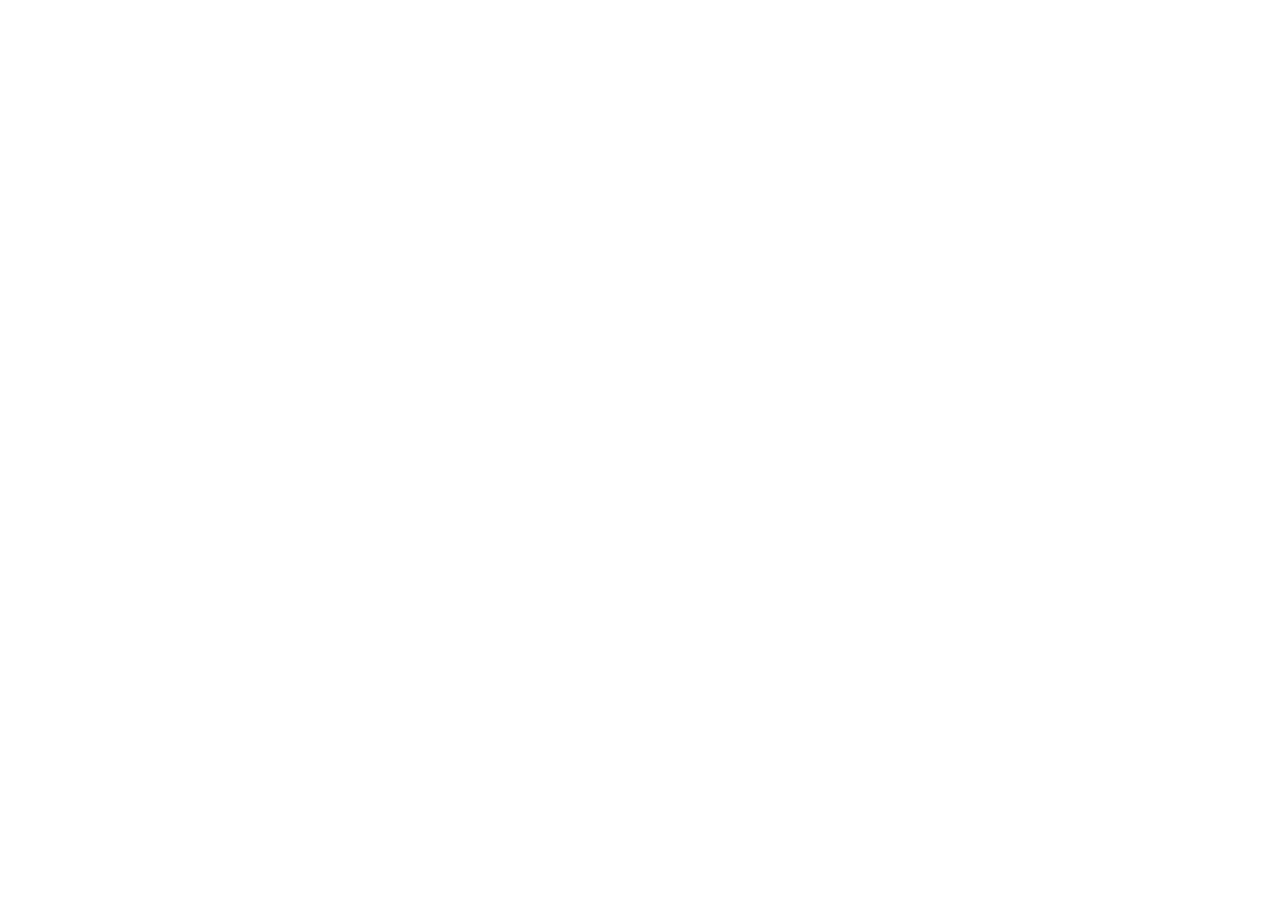
==== penalties.html @ 482850de "Add comprehensive late filing penalties guide" ====
<!doctype html>
<html lang="en">
<head>
  <meta charset="utf-8">
  <meta name="viewport" content="width=device-width, initial-scale=1">
  <meta name="description" content="A plain-language FAQ on possible BIR penalties for late filing and late payment in the Philippines.">
  <title>I missed a BIR deadline — BetterBuwis penalties FAQ</title>
  <link rel="stylesheet" href="styles.css">
  <script async src="https://www
---- styles.css ----
:root {
  --bg: #0b1220;
  --surface: #121b2d;
  --surface-2: #18243a;
  --paper: #f7f3e8;
  --ink: #172033;
  --text: #f5f7fb;
  --muted: #a9b4c7;
  --gold: #f0c04a;
  --gold-dark: #a87500;
  --blue: #72a7ff;
  --green: #55d6a1;
  --red: #ff8a8a;
  --border: rgba(255, 255, 255, 0.11);
  --shadow: 0 24px 70px rgba(0, 0, 0, 0.28);
  --radius: 18px;
  --max: 1120px;
}

* { box-sizing: border-box; }
html { scroll-behavior: smooth; }
body {
  margin: 0;
  font-family: Inter, ui-sans-serif, system-ui, -apple-system, BlinkMacSystemFont, "Segoe UI", sans-serif;
  background: radial-gradient(circle at top, #16233b 0, var(--bg) 42rem);
  color: var(--text);
  line-height: 1.65;
}
a { color: var(--blue); }
a:hover { color: #a8c8ff; }
button, input, select { font: inherit; }
button { cursor: pointer; }
img { max-width: 100%; }

.skip-link {
  position: absolute;
  left: -9999px;
  top: 0;
  z-index: 999;
  background: white;
  color: black;
  padding: 0.8rem 1rem;
}
.skip-link:focus { left: 1rem; top: 1rem; }

.site-header {
  position: sticky;
  top: 0;
  z-index: 50;
  border-bottom: 1px solid var(--border);
  background: rgba(11, 18, 32, 0.9);
  backdrop-filter: blur(14px);
}
.nav {
  max-width: var(--max);
  margin: auto;
  padding: 0.95rem 1.25rem;
  display: flex;
  align-items: center;
  justify-content: space-between;
  gap: 1rem;
}
.brand {
  color: var(--gold);
  font-family: Georgia, "Times New Roman", serif;
  font-weight: 900;
  font-size: 1.45rem;
  text-decoration: none;
  letter-spacing: -0.02em;
}
.brand span { color: white; }
.nav-links { display: flex; align-items: center; gap: 1rem; flex-wrap: wrap; }
.nav-links a { color: var(--muted); text-decoration: none; font-size: 0.9rem; }
.nav-links a:hover, .nav-links a[aria-current="page"] { color: white; }

main { min-height: 70vh; }
.container { max-width: var(--max); margin: auto; padding: 0 1.25rem; }
.hero {
  max-width: 900px;
  margin: auto;
  padding: 6rem 1.25rem 3.5rem;
  text-align: center;
}
.eyebrow {
  display: inline-flex;
  align-items: center;
  gap: 0.55rem;
  color: var(--gold);
  background: rgba(240, 192, 74, 0.1);
  border: 1px solid rgba(240, 192, 74, 0.3);
  border-radius: 999px;
  padding: 0.42rem 0.82rem;
  text-transform: uppercase;
  letter-spacing: 0.11em;
  font-size: 0.72rem;
  font-weight: 800;
}
.hero h1, .page-hero h1 {
  font-family: Georgia, "Times New Roman", serif;
  letter-spacing: -0.035em;
  line-height: 1.07;
  margin: 1.4rem 0 1rem;
}
.hero h1 { font-size: clamp(2.6rem, 7vw, 5.2rem); }
.hero h1 em { color: var(--gold); font-style: normal; }
.hero p { max-width: 720px; margin: auto; color: var(--muted); font-size: 1.08rem; }
.hero-actions { display: flex; justify-content: center; flex-wrap: wrap; gap: 0.8rem; margin-top: 2rem; }
.btn {
  display: inline-flex;
  justify-content: center;
  align-items: center;
  gap: 0.45rem;
  border-radius: 11px;
  padding: 0.85rem 1.2rem;
  font-weight: 800;
  text-decoration: none;
  border: 1px solid transparent;
}
.btn-primary { color: #151b25; background: var(--gold); box-shadow: 0 12px 35px rgba(240, 192, 74, 0.18); }
.btn-primary:hover { color: #151b25; background: #ffd56e; transform: translateY(-1px); }
.btn-secondary { color: white; border-color: var(--border); background: rgba(255,255,255,0.035); }
.btn-secondary:hover { color: white; background: rgba(255,255,255,0.08); }
.btn-small { padding: 0.58rem 0.85rem; font-size: 0.86rem; }

.trust-row {
  max-width: 850px;
  margin: 0 auto 4rem;
  padding: 0 1.25rem;
  display: flex;
  flex-wrap: wrap;
  justify-content: center;
  gap: 0.8rem 1.6rem;
  color: var(--muted);
  font-size: 0.86rem;
}
.trust-row span::before { content: "✓"; color: var(--green); margin-right: 0.45rem; }

.section { padding: 4rem 0; }
.section-tight { padding: 2.2rem 0; }
.section-head { max-width: 760px; margin-bottom: 2rem; }
.section-head.center { text-align: center; margin-left: auto; margin-right: auto; }
.section-label { color: var(--gold); text-transform: uppercase; letter-spacing: 0.13em; font-size: 0.73rem; font-weight: 900; }
.section-title {
  font-family: Georgia, "Times New Roman", serif;
  font-size: clamp(1.9rem, 4vw, 3rem);
  line-height: 1.15;
  margin: 0.45rem 0 0.7rem;
  letter-spacing: -0.025em;
}
.section-copy { color: var(--muted); margin: 0; }

.grid-3 { display: grid; grid-template-columns: repeat(3, 1fr); gap: 1rem; }
.grid-2 { display: grid; grid-template-columns: repeat(2, 1fr); gap: 1rem; }
.card {
  background: linear-gradient(155deg, rgba(24,36,58,0.96), rgba(18,27,45,0.96));
  border: 1px solid var(--border);
  border-radius: var(--radius);
  padding: 1.5rem;
  box-shadow: var(--shadow);
}
.card h3 { margin-top: 0.4rem; line-height: 1.25; }
.card p { color: var(--muted); }
.card-link { color: white; text-decoration: none; display: block; height: 100%; transition: transform 0.2s, border-color 0.2s; }
.card-link:hover { color: white; transform: translateY(-3px); border-color: rgba(240,192,74,0.4); }
.card-icon { font-size: 1.7rem; }
.card-kicker { color: var(--gold); font-size: 0.76rem; text-transform: uppercase; letter-spacing: 0.1em; font-weight: 800; }

.notice {
  border: 1px solid rgba(114,167,255,0.35);
  background: rgba(114,167,255,0.08);
  border-radius: 14px;
  padding: 1rem 1.1rem;
  color: #dce9ff;
}
.notice strong { color: white; }
.notice.warn { border-color: rgba(240,192,74,0.4); background: rgba(240,192,74,0.08); color: #fff0bd; }
.notice.danger { border-color: rgba(255,138,138,0.35); background: rgba(255,138,138,0.07); color: #ffdada; }
.notice.success { border-color: rgba(85,214,161,0.35); background: rgba(85,214,161,0.07); color: #d9fff0; }

.pathway {
  display: grid;
  grid-template-columns: 0.55fr 1fr;
  gap: 1.4rem;
  align-items: start;
}
.path-nav { position: sticky; top: 6rem; }
.path-nav a {
  display: block;
  color: var(--muted);
  text-decoration: none;
  border-left: 2px solid var(--border);
  padding: 0.58rem 0.8rem;
}
.path-nav a:hover { color: white; border-left-color: var(--gold); }
.path-content article { margin-bottom: 1rem; }

.tool-shell {
  background: rgba(9,15,27,0.65);
  border: 1px solid var(--border);
  border-radius: 24px;
  overflow: hidden;
  box-shadow: var(--shadow);
}
.tool-head { padding: 1.5rem 1.5rem 1rem; border-bottom: 1px solid var(--border); }
.tool-head h2 { margin: 0 0 0.35rem; font-family: Georgia, "Times New Roman", serif; }
.tool-head p { margin: 0; color: var(--muted); }
.tool-grid { display: grid; grid-template-columns: 1fr 0.85fr; }
.form-panel, .result-panel { padding: 1.5rem; }
.result-panel { border-left: 1px solid var(--border); background: rgba(255,255,255,0.025); }
.field { margin-bottom: 1rem; }
.field label { display: block; font-weight: 800; font-size: 0.87rem; margin-bottom: 0.38rem; }
.field small { display: block; color: var(--muted); margin-top: 0.35rem; }
.field input, .field select {
  width: 100%;
  background: var(--surface);
  color: white;
  border: 1px solid var(--border);
  border-radius: 10px;
  padding: 0.8rem 0.85rem;
}
.field input:focus, .field select:focus { outline: 2px solid rgba(114,167,255,0.45); border-color: var(--blue); }
.field-row { display: grid; grid-template-columns: 1fr 1fr; gap: 0.8rem; }
.hidden { display: none !important; }
.result-empty { color: var(--muted); }
.result-list { display: grid; gap: 0.75rem; }
.result-item { padding: 0.95rem 1rem; border: 1px solid var(--border); background: var(--surface); border-radius: 12px; }
.result-item span { color: var(--muted); display: block; font-size: 0.78rem; text-transform: uppercase; letter-spacing: 0.08em; }
.result-item strong { font-family: Georgia, "Times New Roman", serif; font-size: 1.45rem; display: block; margin-top: 0.1rem; }
.result-item.gold strong { color: var(--gold); }
.result-item.green strong { color: var(--green); }
.result-item.red strong { color: var(--red); }
.assumptions { margin: 1rem 0 0; padding-left: 1.1rem; color: var(--muted); font-size: 0.84rem; }

.page-hero { max-width: 900px; margin: auto; padding: 4.7rem 1.25rem 2.2rem; }
.page-hero h1 { font-size: clamp(2.4rem, 6vw, 4.2rem); }
.page-hero p { color: var(--muted); max-width: 720px; font-size: 1.05rem; }
.prose { max-width: 820px; }
.prose h2, .prose h3 { font-family: Georgia, "Times New Roman", serif; line-height: 1.25; scroll-margin-top: 6rem; }
.prose h2 { margin-top: 2.7rem; font-size: 1.8rem; }
.prose h3 { margin-top: 1.8rem; font-size: 1.25rem; }
.prose p, .prose li { color: #d6deeb; }
.prose li { margin-bottom: 0.45rem; }
.prose table { width: 100%; border-collapse: collapse; margin: 1rem 0 1.5rem; font-size: 0.9rem; }
.prose th, .prose td { border: 1px solid var(--border); padding: 0.75rem; text-align: left; vertical-align: top; }
.prose th { background: var(--surface-2); }
.source-list { padding-left: 1.2rem; }
.source-list li { margin-bottom: 0.65rem; }
.updated { color: var(--muted); font-size: 0.82rem; }

.faq details {
  border: 1px solid var(--border);
  border-radius: 13px;
  background: rgba(255,255,255,0.025);
  margin-bottom: 0.7rem;
  padding: 0.9rem 1rem;
}
.faq summary { cursor: pointer; font-weight: 850; color: white; }
.faq details p, .faq details ul { color: var(--muted); }

.callout-band {
  background: var(--paper);
  color: var(--ink);
  padding: 3.5rem 0;
}
.callout-band .section-copy { color: #4c566a; }
.callout-band a { color: #174ea6; }
.callout-band .btn-primary { background: #1b2a44; color: white; }
.callout-band .btn-primary:hover { background: #253a5e; color: white; }

.site-footer { border-top: 1px solid var(--border); margin-top: 4rem; }
.footer-inner {
  max-width: var(--max);
  margin: auto;
  padding: 2.3rem 1.25rem 3rem;
  display: grid;
  grid-template-columns: 1.2fr 1fr;
  gap: 2rem;
  color: var(--muted);
  font-size: 0.86rem;
}
.footer-links { display: flex; gap: 1rem; flex-wrap: wrap; align-content: start; justify-content: flex-end; }
.footer-links a { color: var(--muted); text-decoration: none; }
.footer-links a:hover { color: white; }

@media (max-width: 850px) {
  .grid-3, .grid-2, .tool-grid, .pathway { grid-template-columns: 1fr; }
  .path-nav { position: static; }
  .result-panel { border-left: 0; border-top: 1px solid var(--border); }
}
@media (max-width: 640px) {
  .nav { align-items: flex-start; }
  .nav-links { justify-content: flex-end; gap: 0.7rem; }
  .nav-links a:nth-child(2), .nav-links a:nth-child(3) { display: none; }
  .hero { padding-top: 4rem; }
  .field-row { grid-template-columns: 1fr; }
  .footer-inner { grid-template-columns: 1fr; }
  .footer-links { justify-content: flex-start; }
  .prose table { display: block; overflow-x: auto; }
}

@media print {
  .site-header, .site-footer, .hero-actions, .btn, .trust-row { display: none !important; }
  body { background: white; color: black; }
  .card, .tool-shell, .result-item, .notice, .faq details { box-shadow: none; background: white; color: black; border-color: #bbb; }
  .prose p, .prose li, .section-copy, .updated, .result-empty, .assumptions { color: #333; }
  a { color: black; text-decoration: underline; }
}
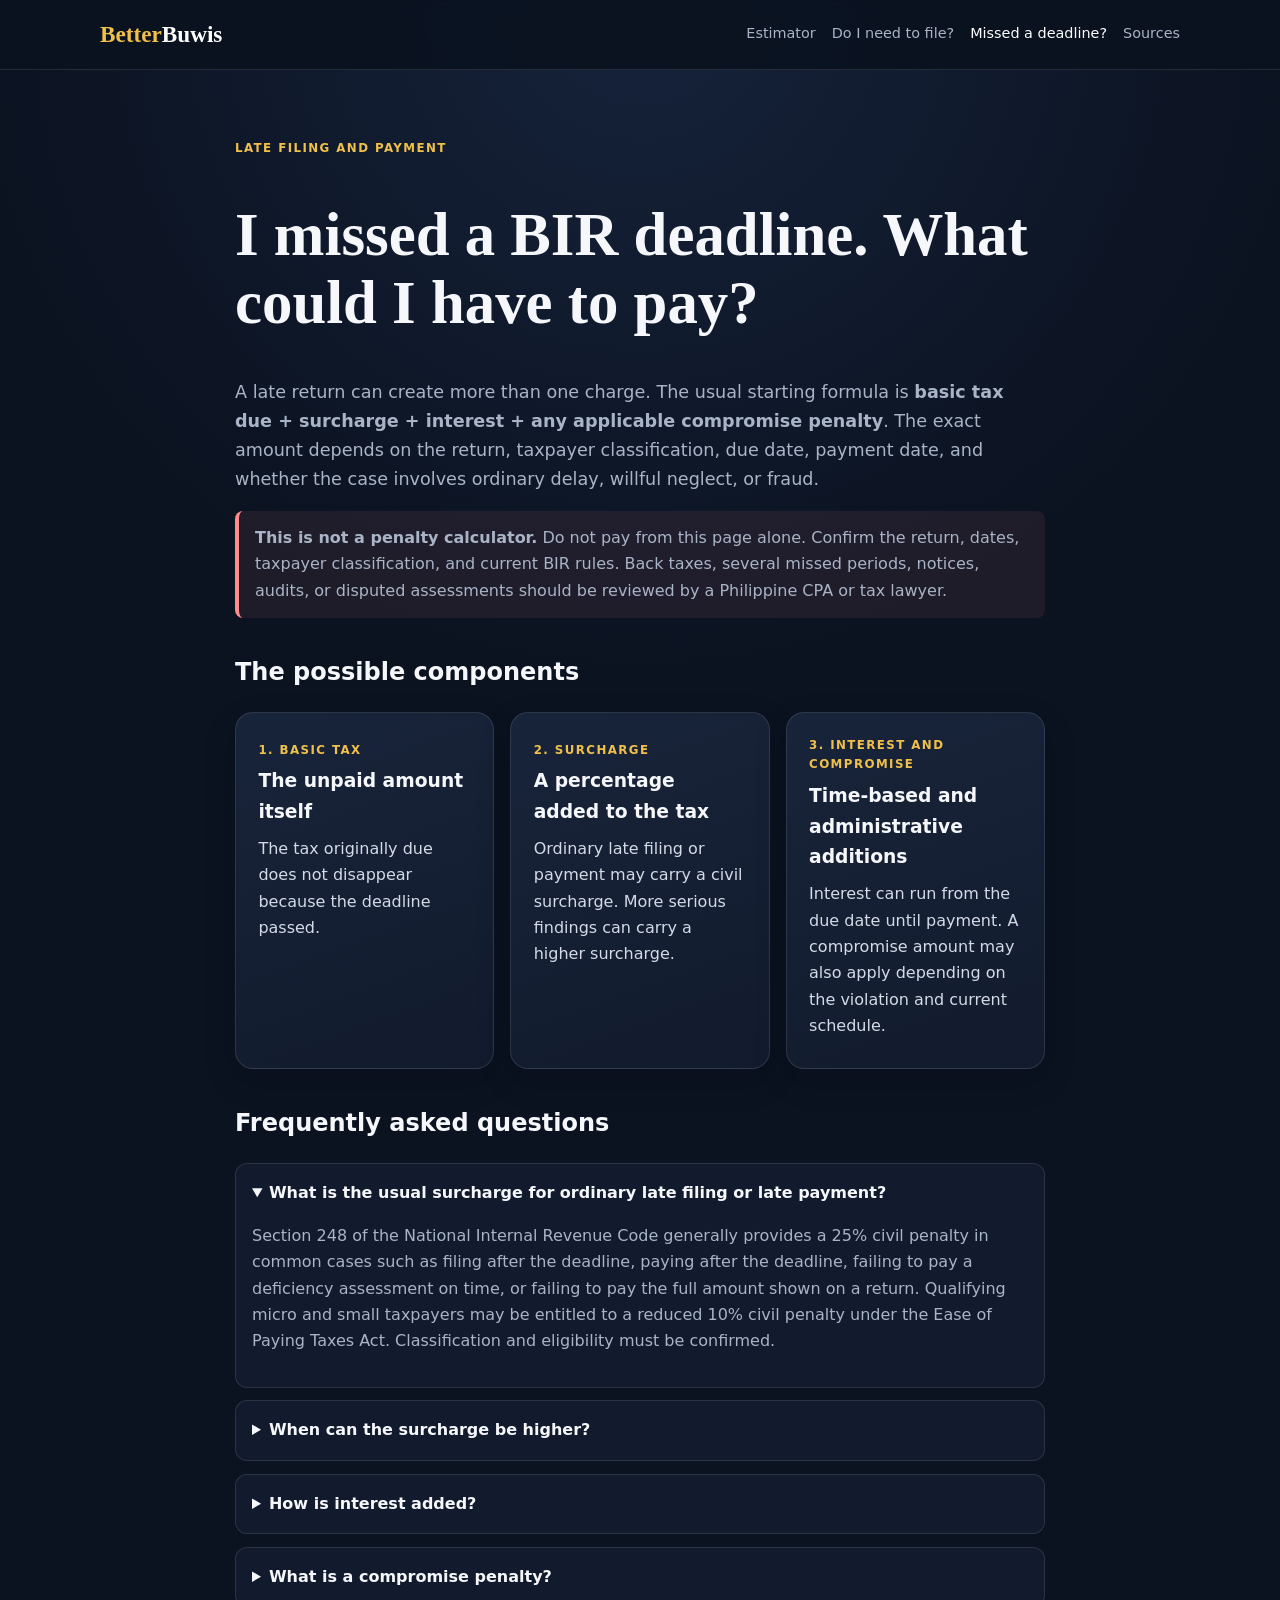
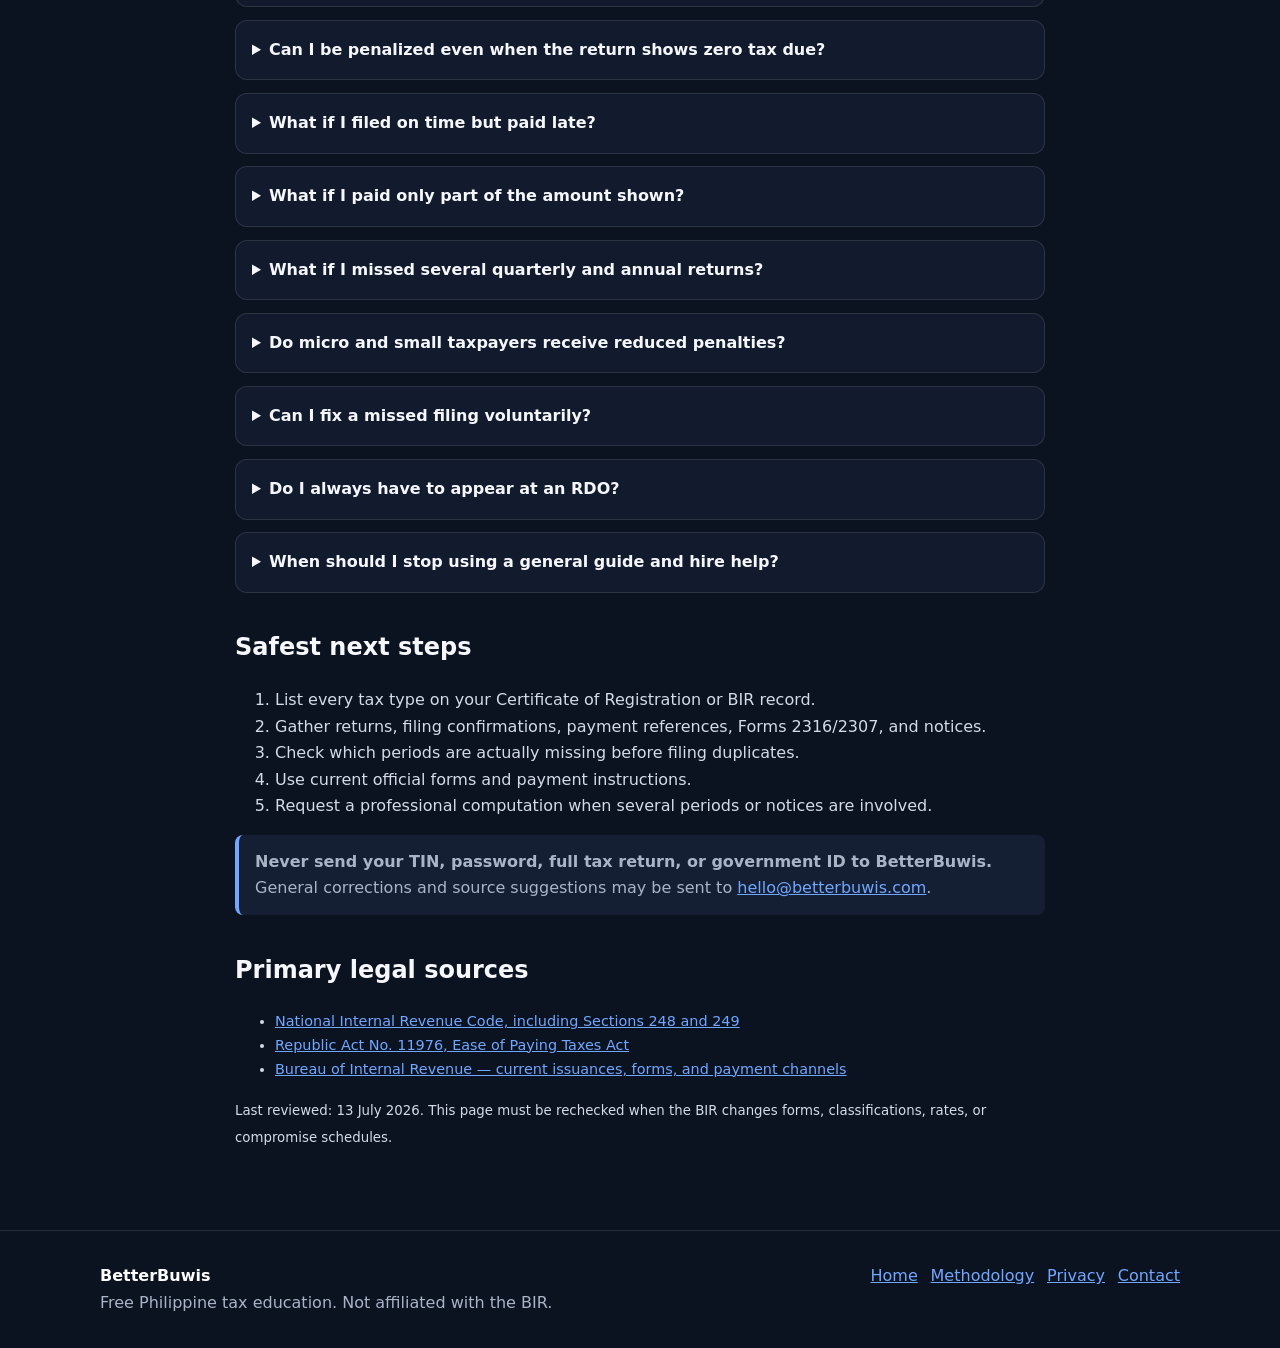
==== commit 9f4aef0f: "Complete comprehensive penalties FAQ" ====
--- a/penalties.html
+++ b/penalties.html
@@ -1,9 +1 @@
-<!doctype html>
-<html lang="en">
-<head>
-  <meta charset="utf-8">
-  <meta name="viewport" content="width=device-width, initial-scale=1">
-  <meta name="description" content="A plain-language FAQ on possible BIR penalties for late filing and late payment in the Philippines.">
-  <title>I missed a BIR deadline — BetterBuwis penalties FAQ</title>
-  <link rel="stylesheet" href="styles.css">
-  <script async src="https://www+<!doctype html><html lang="en"><head><meta charset="utf-8"><meta name="viewport" content="width=device-width,initial-scale=1"><meta name="description" content="Plain-language FAQ on possible BIR penalties for late filing and late payment in the Philippines."><title>I missed a BIR deadline — BetterBuwis</title><link rel="stylesheet" href="styles.css"><script async src="https://www.googletagmanager.com/gtag/js?id=G-RTG8ZBJ136"></script><script>window.dataLayer=window.dataLayer||[];function gtag(){dataLayer.push(arguments)}gtag('js',new Date());gtag('config','G-RTG8ZBJ136',{anonymize_ip:true});</script></head><body><a class="skip-link" href="#main">Skip to main content</a><header class="site-header"><nav class="nav"><a class="brand" href="index.html">Better<span>Buwis</span></a><div class="nav-links"><a href="index.html#calculator">Estimator</a><a href="index.html#filing-guide">Do I need to file?</a><a aria-current="page" href="penalties.html">Missed a deadline?</a><a href="methodology.html">Sources</a></div></nav></header><main id="main" class="article"><span class="eyebrow">Late filing and payment</span><h1>I missed a BIR deadline. What could I have to pay?</h1><p class="lede">A late return can create more than one charge. The usual starting formula is <strong>basic tax due + surcharge + interest + any applicable compromise penalty</strong>. The exact amount depends on the return, taxpayer classification, due date, payment date, and whether the case involves ordinary delay, willful neglect, or fraud.</p><div class="notice danger"><strong>This is not a penalty calculator.</strong> Do not pay from this page alone. Confirm the return, dates, taxpayer classification, and current BIR rules. Back taxes, several missed periods, notices, audits, or disputed assessments should be reviewed by a Philippine CPA or tax lawyer.</div><h2>The possible components</h2><div class="grid-3"><div class="card"><div class="card-kicker">1. Basic tax</div><h3>The unpaid amount itself</h3><p>The tax originally due does not disappear because the deadline passed.</p></div><div class="card"><div class="card-kicker">2. Surcharge</div><h3>A percentage added to the tax</h3><p>Ordinary late filing or payment may carry a civil surcharge. More serious findings can carry a higher surcharge.</p></div><div class="card"><div class="card-kicker">3. Interest and compromise</div><h3>Time-based and administrative additions</h3><p>Interest can run from the due date until payment. A compromise amount may also apply depending on the violation and current schedule.</p></div></div><h2>Frequently asked questions</h2><div class="faq"><details open><summary>What is the usual surcharge for ordinary late filing or late payment?</summary><p>Section 248 of the National Internal Revenue Code generally provides a 25% civil penalty in common cases such as filing after the deadline, paying after the deadline, failing to pay a deficiency assessment on time, or failing to pay the full amount shown on a return. Qualifying micro and small taxpayers may be entitled to a reduced 10% civil penalty under the Ease of Paying Taxes Act. Classification and eligibility must be confirmed.</p></details><details><summary>When can the surcharge be higher?</summary><p>A 50% surcharge may apply in cases involving willful neglect to file or a false or fraudulent return. Do not self-classify a mistake as fraud—or assume it is harmless. Obtain professional advice if records are incomplete, income was omitted, or the BIR has issued a notice.</p></details><details><summary>How is interest added?</summary><p>Interest may run on unpaid tax from the statutory due date until full payment. The applicable rate is tied to the legal interest framework in the Tax Code. The Ease of Paying Taxes Act provides a reduced rate for qualifying micro and small taxpayers. Because rates and classifications matter, BetterBuwis does not yet compute interest automatically.</p></details><details><summary>What is a compromise penalty?</summary><p>It is an amount the BIR may use to settle certain violations without pursuing criminal prosecution, subject to the applicable schedule and authority. It is separate from the basic tax, surcharge, and interest. The amount can depend on the type of return, tax due, delay, and violation.</p></details><details><summary>Can I be penalized even when the return shows zero tax due?</summary><p>Yes. A filing obligation can exist even when no tax is payable. A registered tax type may require a periodic or zero return until the registration is formally updated or closed. Late or non-filed information and zero returns may still attract penalties or open cases.</p></details><details><summary>What if I filed on time but paid late?</summary><p>Late payment can still trigger surcharge and interest even when the return itself was submitted by the deadline. Keep the filing confirmation and payment reference because they establish different dates.</p></details><details><summary>What if I paid only part of the amount shown?</summary><p>The unpaid balance may continue to attract applicable additions. Partial payment does not necessarily stop all consequences. Preserve official payment references and seek a computation based on the actual dates and remaining balance.</p></details><details><summary>What if I missed several quarterly and annual returns?</summary><p>Each required return and filing period can be treated separately. A year of inactivity does not automatically erase obligations attached to an active registration. First obtain a list of registered tax types and filed returns; then reconcile period by period before paying anything.</p></details><details><summary>Do micro and small taxpayers receive reduced penalties?</summary><p>The Ease of Paying Taxes Act introduced reduced civil penalties and interest treatment for qualifying micro and small taxpayers, plus reduced amounts for certain information-return, invoicing, and registration violations. Do not assume the reduction applies until your classification and the particular violation are confirmed.</p></details><details><summary>Can I fix a missed filing voluntarily?</summary><p>Often the safest first move is to identify the correct return, verify whether it was already filed, compute the tax and additions using official rules, then file and pay through an available authorized channel. Voluntary correction does not guarantee that every penalty is waived, but delaying further can increase interest and complexity.</p></details><details><summary>Do I always have to appear at an RDO?</summary><p>No. Filing and payment options vary by return, registration status, and system access. Some steps can be completed through eBIRForms, eFPS, authorized agent banks, or electronic payment channels. Other registration corrections, open cases, or account mismatches may still require RDO action. Check the current official BIR instructions for the specific transaction before joining a queue.</p></details><details><summary>When should I stop using a general guide and hire help?</summary><p>Get licensed help for a BIR notice, audit, assessment, VAT, estate or corporate tax, several missing periods, lost records, disputed income, possible fraud exposure, or a payment that the BIR system does not recognize.</p></details></div><h2>Safest next steps</h2><ol><li>List every tax type on your Certificate of Registration or BIR record.</li><li>Gather returns, filing confirmations, payment references, Forms 2316/2307, and notices.</li><li>Check which periods are actually missing before filing duplicates.</li><li>Use current official forms and payment instructions.</li><li>Request a professional computation when several periods or notices are involved.</li></ol><div class="notice"><strong>Never send your TIN, password, full tax return, or government ID to BetterBuwis.</strong> General corrections and source suggestions may be sent to <a href="mailto:hello@betterbuwis.com">hello@betterbuwis.com</a>.</div><h2>Primary legal sources</h2><ul class="source-list"><li><a href="https://lawphil.net/statutes/repacts/ra1997/ra_8424_1997.html" rel="noopener">National Internal Revenue Code, including Sections 248 and 249</a></li><li><a href="https://lawphil.net/statutes/repacts/ra2024/ra_11976_2024.html" rel="noopener">Republic Act No. 11976, Ease of Paying Taxes Act</a></li><li><a href="https://www.bir.gov.ph/" rel="noopener">Bureau of Internal Revenue — current issuances, forms, and payment channels</a></li></ul><p><small>Last reviewed: 13 July 2026. This page must be rechecked when the BIR changes forms, classifications, rates, or compromise schedules.</small></p></main><footer class="site-footer"><div class="footer-inner"><div><strong style="color:white">BetterBuwis</strong><br>Free Philippine tax education. Not affiliated with the BIR.</div><div class="footer-links"><a href="index.html">Home</a><a href="methodology.html">Methodology</a><a href="privacy.html">Privacy</a><a href="mailto:hello@betterbuwis.com">Contact</a></div></div></footer></body></html>
--- a/styles.css
+++ b/styles.css
@@ -1,307 +1 @@
-:root {
-  --bg: #0b1220;
-  --surface: #121b2d;
-  --surface-2: #18243a;
-  --paper: #f7f3e8;
-  --ink: #172033;
-  --text: #f5f7fb;
-  --muted: #a9b4c7;
-  --gold: #f0c04a;
-  --gold-dark: #a87500;
-  --blue: #72a7ff;
-  --green: #55d6a1;
-  --red: #ff8a8a;
-  --border: rgba(255, 255, 255, 0.11);
-  --shadow: 0 24px 70px rgba(0, 0, 0, 0.28);
-  --radius: 18px;
-  --max: 1120px;
-}
-
-* { box-sizing: border-box; }
-html { scroll-behavior: smooth; }
-body {
-  margin: 0;
-  font-family: Inter, ui-sans-serif, system-ui, -apple-system, BlinkMacSystemFont, "Segoe UI", sans-serif;
-  background: radial-gradient(circle at top, #16233b 0, var(--bg) 42rem);
-  color: var(--text);
-  line-height: 1.65;
-}
-a { color: var(--blue); }
-a:hover { color: #a8c8ff; }
-button, input, select { font: inherit; }
-button { cursor: pointer; }
-img { max-width: 100%; }
-
-.skip-link {
-  position: absolute;
-  left: -9999px;
-  top: 0;
-  z-index: 999;
-  background: white;
-  color: black;
-  padding: 0.8rem 1rem;
-}
-.skip-link:focus { left: 1rem; top: 1rem; }
-
-.site-header {
-  position: sticky;
-  top: 0;
-  z-index: 50;
-  border-bottom: 1px solid var(--border);
-  background: rgba(11, 18, 32, 0.9);
-  backdrop-filter: blur(14px);
-}
-.nav {
-  max-width: var(--max);
-  margin: auto;
-  padding: 0.95rem 1.25rem;
-  display: flex;
-  align-items: center;
-  justify-content: space-between;
-  gap: 1rem;
-}
-.brand {
-  color: var(--gold);
-  font-family: Georgia, "Times New Roman", serif;
-  font-weight: 900;
-  font-size: 1.45rem;
-  text-decoration: none;
-  letter-spacing: -0.02em;
-}
-.brand span { color: white; }
-.nav-links { display: flex; align-items: center; gap: 1rem; flex-wrap: wrap; }
-.nav-links a { color: var(--muted); text-decoration: none; font-size: 0.9rem; }
-.nav-links a:hover, .nav-links a[aria-current="page"] { color: white; }
-
-main { min-height: 70vh; }
-.container { max-width: var(--max); margin: auto; padding: 0 1.25rem; }
-.hero {
-  max-width: 900px;
-  margin: auto;
-  padding: 6rem 1.25rem 3.5rem;
-  text-align: center;
-}
-.eyebrow {
-  display: inline-flex;
-  align-items: center;
-  gap: 0.55rem;
-  color: var(--gold);
-  background: rgba(240, 192, 74, 0.1);
-  border: 1px solid rgba(240, 192, 74, 0.3);
-  border-radius: 999px;
-  padding: 0.42rem 0.82rem;
-  text-transform: uppercase;
-  letter-spacing: 0.11em;
-  font-size: 0.72rem;
-  font-weight: 800;
-}
-.hero h1, .page-hero h1 {
-  font-family: Georgia, "Times New Roman", serif;
-  letter-spacing: -0.035em;
-  line-height: 1.07;
-  margin: 1.4rem 0 1rem;
-}
-.hero h1 { font-size: clamp(2.6rem, 7vw, 5.2rem); }
-.hero h1 em { color: var(--gold); font-style: normal; }
-.hero p { max-width: 720px; margin: auto; color: var(--muted); font-size: 1.08rem; }
-.hero-actions { display: flex; justify-content: center; flex-wrap: wrap; gap: 0.8rem; margin-top: 2rem; }
-.btn {
-  display: inline-flex;
-  justify-content: center;
-  align-items: center;
-  gap: 0.45rem;
-  border-radius: 11px;
-  padding: 0.85rem 1.2rem;
-  font-weight: 800;
-  text-decoration: none;
-  border: 1px solid transparent;
-}
-.btn-primary { color: #151b25; background: var(--gold); box-shadow: 0 12px 35px rgba(240, 192, 74, 0.18); }
-.btn-primary:hover { color: #151b25; background: #ffd56e; transform: translateY(-1px); }
-.btn-secondary { color: white; border-color: var(--border); background: rgba(255,255,255,0.035); }
-.btn-secondary:hover { color: white; background: rgba(255,255,255,0.08); }
-.btn-small { padding: 0.58rem 0.85rem; font-size: 0.86rem; }
-
-.trust-row {
-  max-width: 850px;
-  margin: 0 auto 4rem;
-  padding: 0 1.25rem;
-  display: flex;
-  flex-wrap: wrap;
-  justify-content: center;
-  gap: 0.8rem 1.6rem;
-  color: var(--muted);
-  font-size: 0.86rem;
-}
-.trust-row span::before { content: "✓"; color: var(--green); margin-right: 0.45rem; }
-
-.section { padding: 4rem 0; }
-.section-tight { padding: 2.2rem 0; }
-.section-head { max-width: 760px; margin-bottom: 2rem; }
-.section-head.center { text-align: center; margin-left: auto; margin-right: auto; }
-.section-label { color: var(--gold); text-transform: uppercase; letter-spacing: 0.13em; font-size: 0.73rem; font-weight: 900; }
-.section-title {
-  font-family: Georgia, "Times New Roman", serif;
-  font-size: clamp(1.9rem, 4vw, 3rem);
-  line-height: 1.15;
-  margin: 0.45rem 0 0.7rem;
-  letter-spacing: -0.025em;
-}
-.section-copy { color: var(--muted); margin: 0; }
-
-.grid-3 { display: grid; grid-template-columns: repeat(3, 1fr); gap: 1rem; }
-.grid-2 { display: grid; grid-template-columns: repeat(2, 1fr); gap: 1rem; }
-.card {
-  background: linear-gradient(155deg, rgba(24,36,58,0.96), rgba(18,27,45,0.96));
-  border: 1px solid var(--border);
-  border-radius: var(--radius);
-  padding: 1.5rem;
-  box-shadow: var(--shadow);
-}
-.card h3 { margin-top: 0.4rem; line-height: 1.25; }
-.card p { color: var(--muted); }
-.card-link { color: white; text-decoration: none; display: block; height: 100%; transition: transform 0.2s, border-color 0.2s; }
-.card-link:hover { color: white; transform: translateY(-3px); border-color: rgba(240,192,74,0.4); }
-.card-icon { font-size: 1.7rem; }
-.card-kicker { color: var(--gold); font-size: 0.76rem; text-transform: uppercase; letter-spacing: 0.1em; font-weight: 800; }
-
-.notice {
-  border: 1px solid rgba(114,167,255,0.35);
-  background: rgba(114,167,255,0.08);
-  border-radius: 14px;
-  padding: 1rem 1.1rem;
-  color: #dce9ff;
-}
-.notice strong { color: white; }
-.notice.warn { border-color: rgba(240,192,74,0.4); background: rgba(240,192,74,0.08); color: #fff0bd; }
-.notice.danger { border-color: rgba(255,138,138,0.35); background: rgba(255,138,138,0.07); color: #ffdada; }
-.notice.success { border-color: rgba(85,214,161,0.35); background: rgba(85,214,161,0.07); color: #d9fff0; }
-
-.pathway {
-  display: grid;
-  grid-template-columns: 0.55fr 1fr;
-  gap: 1.4rem;
-  align-items: start;
-}
-.path-nav { position: sticky; top: 6rem; }
-.path-nav a {
-  display: block;
-  color: var(--muted);
-  text-decoration: none;
-  border-left: 2px solid var(--border);
-  padding: 0.58rem 0.8rem;
-}
-.path-nav a:hover { color: white; border-left-color: var(--gold); }
-.path-content article { margin-bottom: 1rem; }
-
-.tool-shell {
-  background: rgba(9,15,27,0.65);
-  border: 1px solid var(--border);
-  border-radius: 24px;
-  overflow: hidden;
-  box-shadow: var(--shadow);
-}
-.tool-head { padding: 1.5rem 1.5rem 1rem; border-bottom: 1px solid var(--border); }
-.tool-head h2 { margin: 0 0 0.35rem; font-family: Georgia, "Times New Roman", serif; }
-.tool-head p { margin: 0; color: var(--muted); }
-.tool-grid { display: grid; grid-template-columns: 1fr 0.85fr; }
-.form-panel, .result-panel { padding: 1.5rem; }
-.result-panel { border-left: 1px solid var(--border); background: rgba(255,255,255,0.025); }
-.field { margin-bottom: 1rem; }
-.field label { display: block; font-weight: 800; font-size: 0.87rem; margin-bottom: 0.38rem; }
-.field small { display: block; color: var(--muted); margin-top: 0.35rem; }
-.field input, .field select {
-  width: 100%;
-  background: var(--surface);
-  color: white;
-  border: 1px solid var(--border);
-  border-radius: 10px;
-  padding: 0.8rem 0.85rem;
-}
-.field input:focus, .field select:focus { outline: 2px solid rgba(114,167,255,0.45); border-color: var(--blue); }
-.field-row { display: grid; grid-template-columns: 1fr 1fr; gap: 0.8rem; }
-.hidden { display: none !important; }
-.result-empty { color: var(--muted); }
-.result-list { display: grid; gap: 0.75rem; }
-.result-item { padding: 0.95rem 1rem; border: 1px solid var(--border); background: var(--surface); border-radius: 12px; }
-.result-item span { color: var(--muted); display: block; font-size: 0.78rem; text-transform: uppercase; letter-spacing: 0.08em; }
-.result-item strong { font-family: Georgia, "Times New Roman", serif; font-size: 1.45rem; display: block; margin-top: 0.1rem; }
-.result-item.gold strong { color: var(--gold); }
-.result-item.green strong { color: var(--green); }
-.result-item.red strong { color: var(--red); }
-.assumptions { margin: 1rem 0 0; padding-left: 1.1rem; color: var(--muted); font-size: 0.84rem; }
-
-.page-hero { max-width: 900px; margin: auto; padding: 4.7rem 1.25rem 2.2rem; }
-.page-hero h1 { font-size: clamp(2.4rem, 6vw, 4.2rem); }
-.page-hero p { color: var(--muted); max-width: 720px; font-size: 1.05rem; }
-.prose { max-width: 820px; }
-.prose h2, .prose h3 { font-family: Georgia, "Times New Roman", serif; line-height: 1.25; scroll-margin-top: 6rem; }
-.prose h2 { margin-top: 2.7rem; font-size: 1.8rem; }
-.prose h3 { margin-top: 1.8rem; font-size: 1.25rem; }
-.prose p, .prose li { color: #d6deeb; }
-.prose li { margin-bottom: 0.45rem; }
-.prose table { width: 100%; border-collapse: collapse; margin: 1rem 0 1.5rem; font-size: 0.9rem; }
-.prose th, .prose td { border: 1px solid var(--border); padding: 0.75rem; text-align: left; vertical-align: top; }
-.prose th { background: var(--surface-2); }
-.source-list { padding-left: 1.2rem; }
-.source-list li { margin-bottom: 0.65rem; }
-.updated { color: var(--muted); font-size: 0.82rem; }
-
-.faq details {
-  border: 1px solid var(--border);
-  border-radius: 13px;
-  background: rgba(255,255,255,0.025);
-  margin-bottom: 0.7rem;
-  padding: 0.9rem 1rem;
-}
-.faq summary { cursor: pointer; font-weight: 850; color: white; }
-.faq details p, .faq details ul { color: var(--muted); }
-
-.callout-band {
-  background: var(--paper);
-  color: var(--ink);
-  padding: 3.5rem 0;
-}
-.callout-band .section-copy { color: #4c566a; }
-.callout-band a { color: #174ea6; }
-.callout-band .btn-primary { background: #1b2a44; color: white; }
-.callout-band .btn-primary:hover { background: #253a5e; color: white; }
-
-.site-footer { border-top: 1px solid var(--border); margin-top: 4rem; }
-.footer-inner {
-  max-width: var(--max);
-  margin: auto;
-  padding: 2.3rem 1.25rem 3rem;
-  display: grid;
-  grid-template-columns: 1.2fr 1fr;
-  gap: 2rem;
-  color: var(--muted);
-  font-size: 0.86rem;
-}
-.footer-links { display: flex; gap: 1rem; flex-wrap: wrap; align-content: start; justify-content: flex-end; }
-.footer-links a { color: var(--muted); text-decoration: none; }
-.footer-links a:hover { color: white; }
-
-@media (max-width: 850px) {
-  .grid-3, .grid-2, .tool-grid, .pathway { grid-template-columns: 1fr; }
-  .path-nav { position: static; }
-  .result-panel { border-left: 0; border-top: 1px solid var(--border); }
-}
-@media (max-width: 640px) {
-  .nav { align-items: flex-start; }
-  .nav-links { justify-content: flex-end; gap: 0.7rem; }
-  .nav-links a:nth-child(2), .nav-links a:nth-child(3) { display: none; }
-  .hero { padding-top: 4rem; }
-  .field-row { grid-template-columns: 1fr; }
-  .footer-inner { grid-template-columns: 1fr; }
-  .footer-links { justify-content: flex-start; }
-  .prose table { display: block; overflow-x: auto; }
-}
-
-@media print {
-  .site-header, .site-footer, .hero-actions, .btn, .trust-row { display: none !important; }
-  body { background: white; color: black; }
-  .card, .tool-shell, .result-item, .notice, .faq details { box-shadow: none; background: white; color: black; border-color: #bbb; }
-  .prose p, .prose li, .section-copy, .updated, .result-empty, .assumptions { color: #333; }
-  a { color: black; text-decoration: underline; }
-}+:root{--bg:#0b1220;--surface:#121b2d;--surface2:#18243a;--paper:#f7f3e8;--text:#f5f7fb;--muted:#a9b4c7;--gold:#f0c04a;--blue:#72a7ff;--green:#55d6a1;--red:#ff8a8a;--border:rgba(255,255,255,.11);--shadow:0 24px 70px rgba(0,0,0,.28);--radius:18px;--max:1120px}*{box-sizing:border-box}html{scroll-behavior:smooth}body{margin:0;font-family:Inter,ui-sans-serif,system-ui,-apple-system,BlinkMacSystemFont,"Segoe UI",sans-serif;background:radial-gradient(circle at top,#16233b 0,var(--bg) 42rem);color:var(--text);line-height:1.65}a{color:var(--blue)}a:hover{color:#a8c8ff}button,input,select{font:inherit}button{cursor:pointer}.hidden{display:none!important}.skip-link{position:absolute;left:-9999px;z-index:999;background:#fff;color:#111;padding:.8rem 1rem}.skip-link:focus{left:1rem;top:1rem}.site-header{position:sticky;top:0;z-index:50;border-bottom:1px solid var(--border);background:rgba(11,18,32,.9);backdrop-filter:blur(14px)}.nav{max-width:var(--max);margin:auto;padding:.95rem 1.25rem;display:flex;align-items:center;justify-content:space-between;gap:1rem}.brand{color:var(--gold);font-family:Georgia,"Times New Roman",serif;font-weight:900;font-size:1.45rem;text-decoration:none}.brand span{color:#fff}.nav-links{display:flex;align-items:center;gap:1rem;flex-wrap:wrap}.nav-links a{color:var(--muted);text-decoration:none;font-size:.9rem}.nav-links a:hover,.nav-links a[aria-current=page]{color:#fff}main{min-height:70vh}.container{max-width:var(--max);margin:auto;padding:0 1.25rem}.hero{max-width:900px;margin:auto;padding:7rem 1.25rem 3rem;text-align:center}.eyebrow,.section-label,.card-kicker{display:inline-block;color:var(--gold);font-size:.74rem;font-weight:800;letter-spacing:.12em;text-transform:uppercase}.hero h1,.section-title,.tool-head h2{font-family:Georgia,"Times New Roman",serif;line-height:1.12;letter-spacing:-.025em}.hero h1{font-size:clamp(2.5rem,7vw,4.8rem);margin:.8rem 0 1rem}.hero h1 em{color:var(--gold);font-style:normal}.hero p{max-width:760px;margin:0 auto;color:var(--muted);font-size:1.08rem}.hero-actions{display:flex;justify-content:center;gap:.8rem;flex-wrap:wrap;margin-top:2rem}.btn{display:inline-flex;align-items:center;justify-content:center;border-radius:10px;padding:.8rem 1.15rem;text-decoration:none;border:1px solid transparent;font-weight:800}.btn-primary{background:var(--gold);color:#111827}.btn-primary:hover{color:#111827;filter:brightness(1.06)}.btn-secondary{border-color:var(--border);background:rgba(255,255,255,.04);color:#fff}.trust-row{max-width:var(--max);margin:0 auto 2rem;padding:0 1.25rem;display:flex;justify-content:center;gap:.65rem;flex-wrap:wrap}.trust-row span{border:1px solid var(--border);border-radius:999px;padding:.38rem .7rem;color:var(--muted);font-size:.8rem}.section{padding:4.8rem 0}.section-tight{padding:2rem 0}.section-head{max-width:780px;margin-bottom:2rem}.section-title{font-size:clamp(2rem,4vw,3rem);margin:.35rem 0 .7rem}.section-copy{color:var(--muted);margin:0}.grid-2,.grid-3{display:grid;gap:1rem}.grid-2{grid-template-columns:repeat(2,minmax(0,1fr))}.grid-3{grid-template-columns:repeat(3,minmax(0,1fr))}.card{background:linear-gradient(160deg,var(--surface2),var(--surface));border:1px solid var(--border);border-radius:var(--radius);padding:1.4rem;box-shadow:0 12px 35px rgba(0,0,0,.13)}.card-link{display:block;color:inherit;text-decoration:none}.card-link:hover{color:inherit;border-color:rgba(240,192,74,.45);transform:translateY(-2px)}.card h3{margin:.25rem 0 .5rem}.card p{color:var(--muted);margin:.35rem 0}.card-icon{font-size:1.65rem}.tool-shell{border:1px solid var(--border);border-radius:24px;overflow:hidden;background:var(--surface);box-shadow:var(--shadow)}.tool-head{padding:1.4rem 1.6rem;border-bottom:1px solid var(--border)}.tool-head h2,.tool-head p{margin:.15rem 0}.tool-head p{color:var(--muted)}.tool-grid{display:grid;grid-template-columns:1.05fr .95fr}.form-panel,.result-panel{padding:1.5rem}.form-panel{border-right:1px solid var(--border)}.field{margin-bottom:1rem}.field-row{display:grid;grid-template-columns:1fr 1fr;gap:1rem}.field label{display:block;font-weight:750;margin-bottom:.35rem}.field small{display:block;color:var(--muted);font-size:.78rem;margin-top:.35rem}.field input,.field select{width:100%;border:1px solid var(--border);border-radius:9px;background:#0c1526;color:#fff;padding:.78rem}.field input:focus,.field select:focus{outline:2px solid rgba(114,167,255,.45);border-color:var(--blue)}.result-panel{background:rgba(0,0,0,.08)}.result-empty{color:var(--muted)}.result-list{display:grid;gap:.65rem}.result-item{display:flex;justify-content:space-between;gap:1rem;padding:.8rem;border:1px solid var(--border);border-radius:10px}.result-item strong{white-space:nowrap}.result-item.red strong{color:var(--red)}.result-item.green strong{color:var(--green)}.result-item.gold strong{color:var(--gold)}.assumptions{color:var(--muted);font-size:.86rem;padding-left:1.2rem}.notice{border-left:4px solid var(--blue);background:rgba(114,167,255,.09);border-radius:8px;padding:.85rem 1rem;color:var(--muted)}.notice.warn{border-left-color:var(--gold);background:rgba(240,192,74,.09)}.notice.danger{border-left-color:var(--red);background:rgba(255,138,138,.08)}.pathway{display:grid;grid-template-columns:240px 1fr;gap:1rem}.path-nav{align-self:start;position:sticky;top:88px;display:grid;gap:.55rem}.path-nav a{text-decoration:none}.path-content{display:grid;gap:1rem}.callout-band{background:var(--paper);color:#172033;padding:4rem 0}.callout-band .section-copy{color:#5f6675}.article{max-width:850px;margin:auto;padding:4rem 1.25rem}.article h1{font-family:Georgia,"Times New Roman",serif;font-size:clamp(2.2rem,5vw,3.8rem);line-height:1.12}.article h2{margin-top:2.2rem}.article p,.article li{color:#d4dbe7}.article .lede{font-size:1.1rem;color:var(--muted)}.faq{display:grid;gap:.8rem}.faq details{border:1px solid var(--border);border-radius:12px;background:var(--surface);padding:1rem}.faq summary{font-weight:800;cursor:pointer}.faq details p,.faq details li{color:var(--muted)}.source-list{font-size:.9rem}.site-footer{border-top:1px solid var(--border);padding:2rem 0;color:var(--muted)}.footer-inner{max-width:var(--max);margin:auto;padding:0 1.25rem;display:flex;justify-content:space-between;gap:2rem}.footer-links{display:flex;gap:.8rem;flex-wrap:wrap;align-content:flex-start}@media(max-width:820px){.grid-3,.grid-2,.tool-grid,.pathway{grid-template-columns:1fr}.form-panel{border-right:0;border-bottom:1px solid var(--border)}.path-nav{position:static}.footer-inner{display:grid}.nav{align-items:flex-start}.nav-links{justify-content:flex-end}}@media(max-width:560px){.nav-links a:nth-child(2),.nav-links a:nth-child(4){display:none}.hero{padding-top:5rem}.field-row{grid-template-columns:1fr}.result-item{display:grid}.section{padding:3.6rem 0}}@media print{.site-header,.site-footer,.hero-actions,.btn{display:none!important}body{background:#fff;color:#111}.card,.tool-shell,.faq details{box-shadow:none;background:#fff;color:#111;border-color:#bbb}.section-copy,.card p,.article p,.article li,.faq details p,.faq details li{color:#333}}
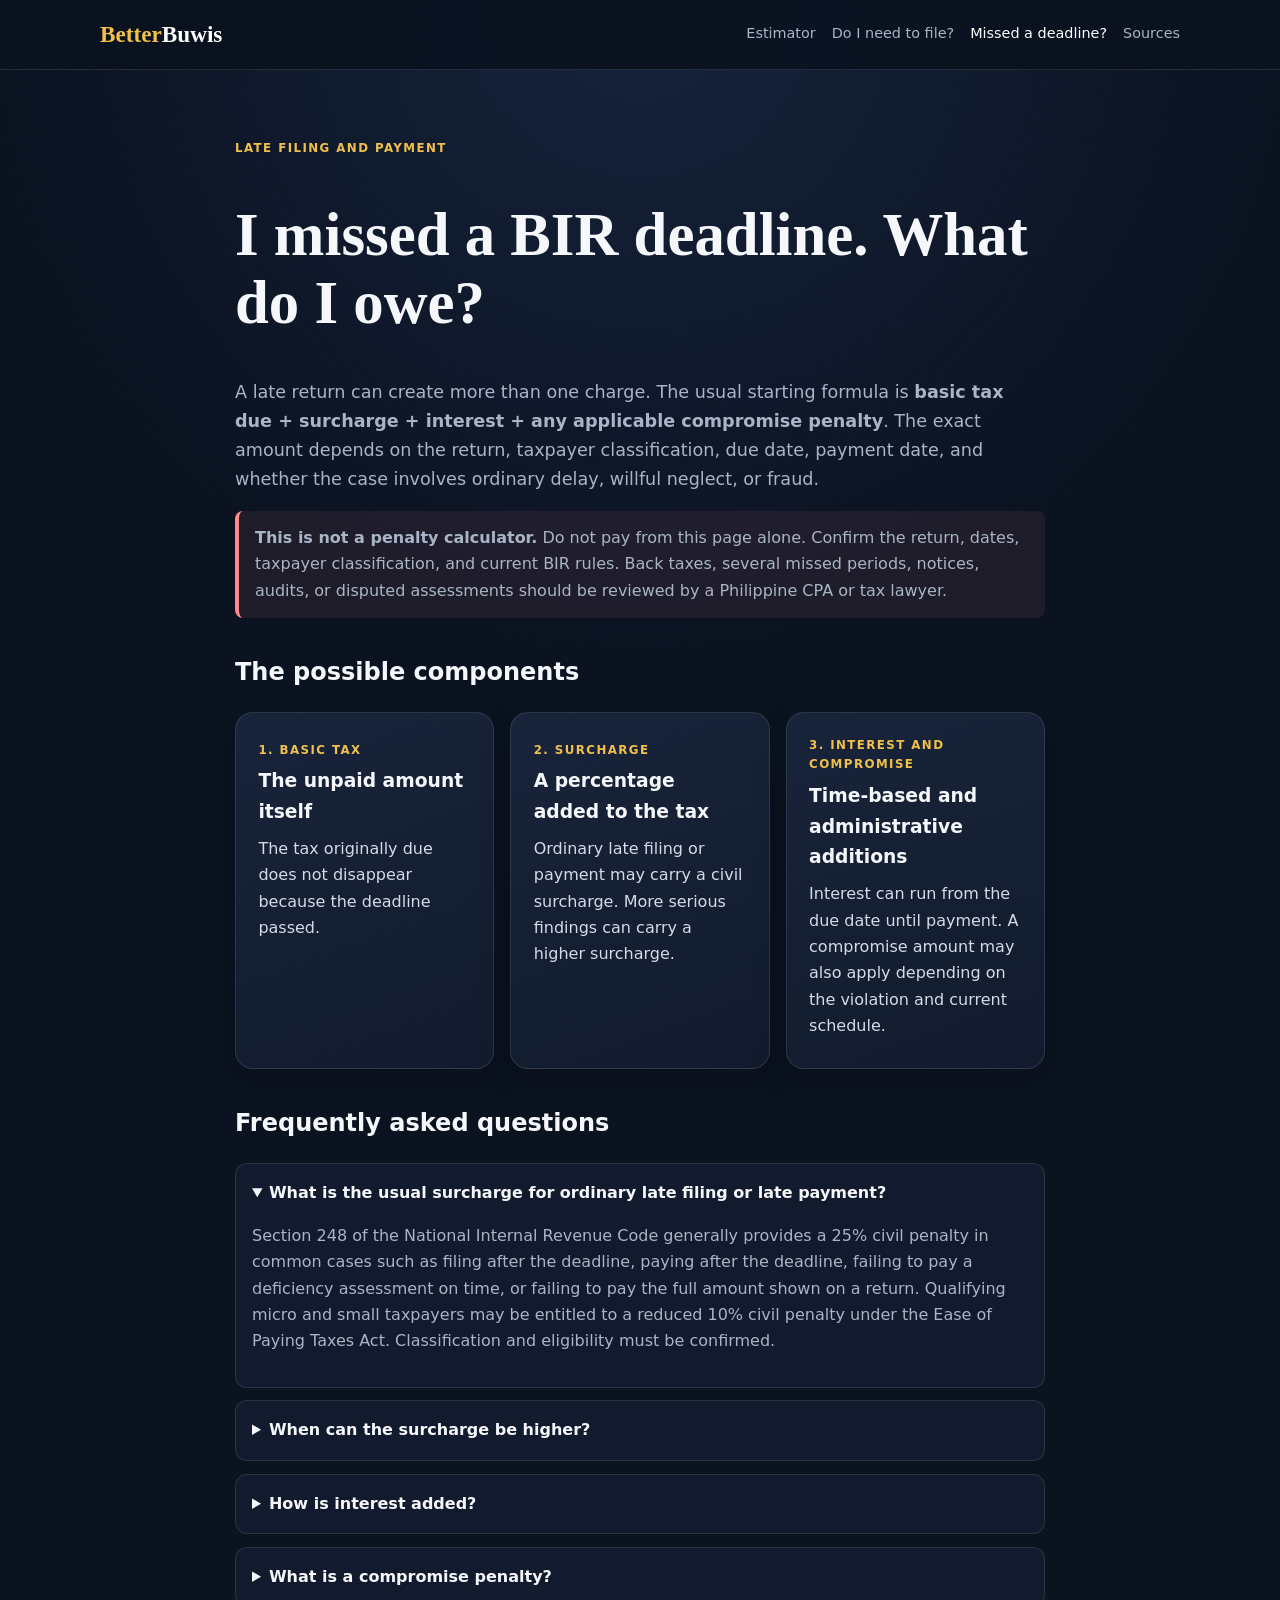
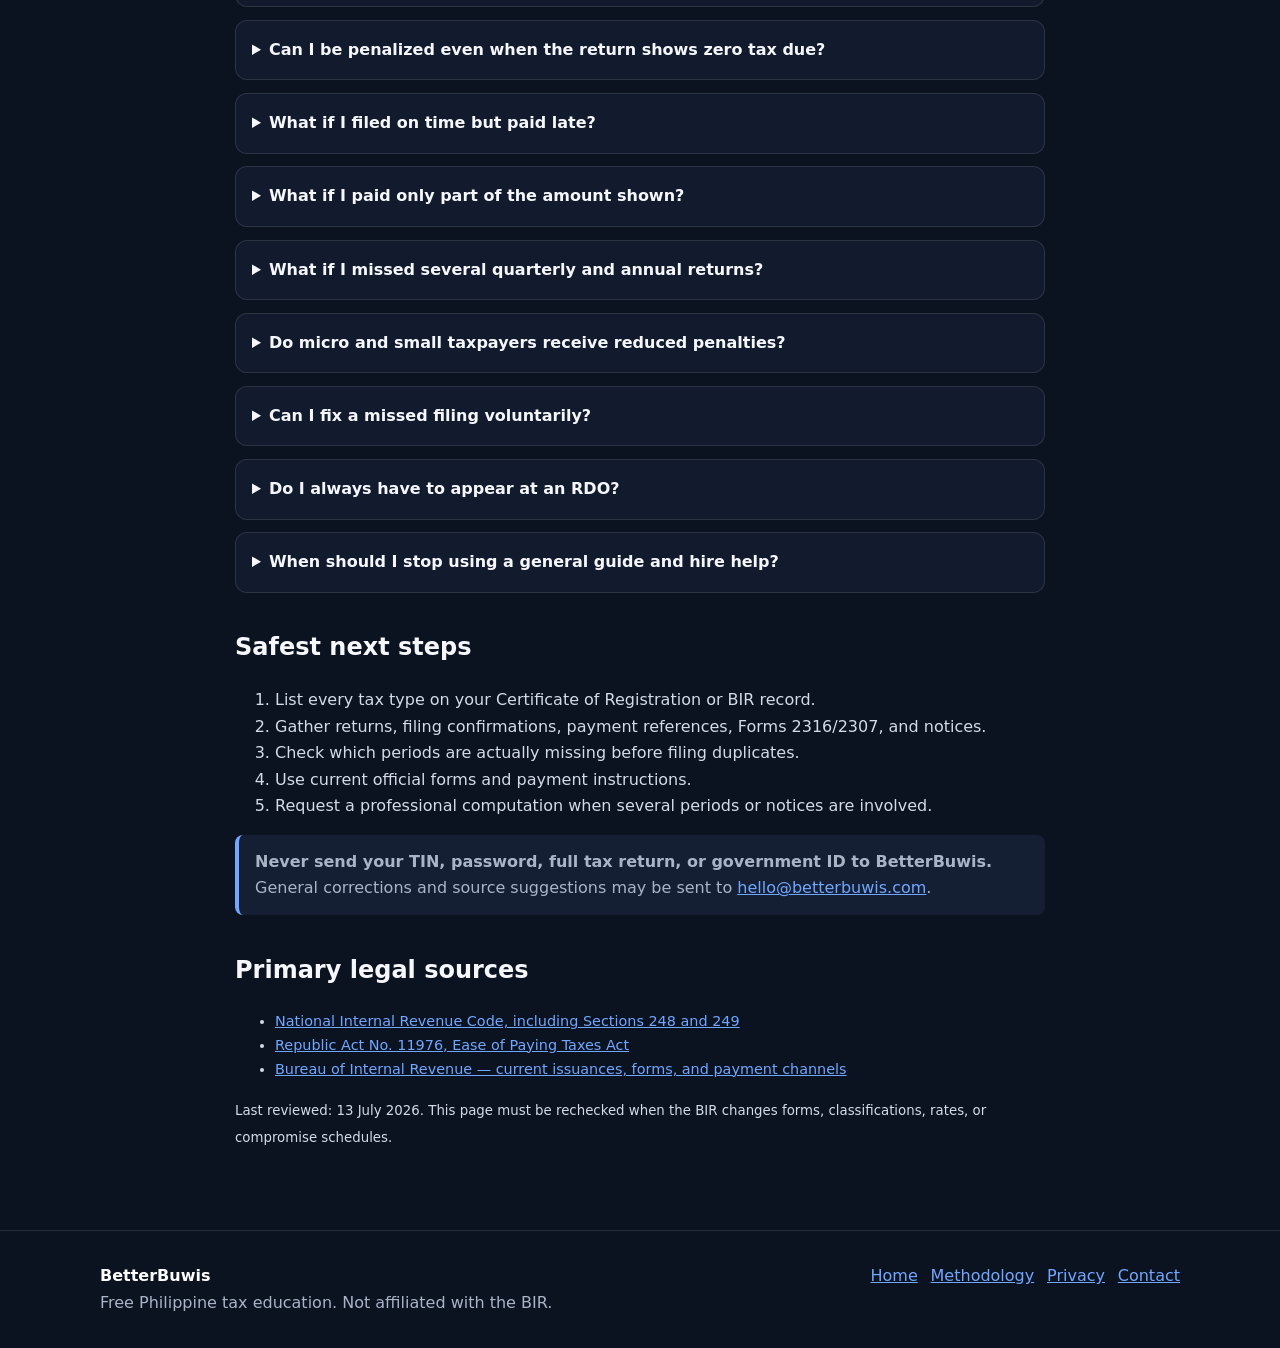
==== commit e93443fc: "Fix penalties page heading" ====
--- a/penalties.html
+++ b/penalties.html
@@ -1 +1 @@
-<!doctype html><html lang="en"><head><meta charset="utf-8"><meta name="viewport" content="width=device-width,initial-scale=1"><meta name="description" content="Plain-language FAQ on possible BIR penalties for late filing and late payment in the Philippines."><title>I missed a BIR deadline — BetterBuwis</title><link rel="stylesheet" href="styles.css"><script async src="https://www.googletagmanager.com/gtag/js?id=G-RTG8ZBJ136"></script><script>window.dataLayer=window.dataLayer||[];function gtag(){dataLayer.push(arguments)}gtag('js',new Date());gtag('config','G-RTG8ZBJ136',{anonymize_ip:true});</script></head><body><a class="skip-link" href="#main">Skip to main content</a><header class="site-header"><nav class="nav"><a class="brand" href="index.html">Better<span>Buwis</span></a><div class="nav-links"><a href="index.html#calculator">Estimator</a><a href="index.html#filing-guide">Do I need to file?</a><a aria-current="page" href="penalties.html">Missed a deadline?</a><a href="methodology.html">Sources</a></div></nav></header><main id="main" class="article"><span class="eyebrow">Late filing and payment</span><h1>I missed a BIR deadline. What could I have to pay?</h1><p class="lede">A late return can create more than one charge. The usual starting formula is <strong>basic tax due + surcharge + interest + any applicable compromise penalty</strong>. The exact amount depends on the return, taxpayer classification, due date, payment date, and whether the case involves ordinary delay, willful neglect, or fraud.</p><div class="notice danger"><strong>This is not a penalty calculator.</strong> Do not pay from this page alone. Confirm the return, dates, taxpayer classification, and current BIR rules. Back taxes, several missed periods, notices, audits, or disputed assessments should be reviewed by a Philippine CPA or tax lawyer.</div><h2>The possible components</h2><div class="grid-3"><div class="card"><div class="card-kicker">1. Basic tax</div><h3>The unpaid amount itself</h3><p>The tax originally due does not disappear because the deadline passed.</p></div><div class="card"><div class="card-kicker">2. Surcharge</div><h3>A percentage added to the tax</h3><p>Ordinary late filing or payment may carry a civil surcharge. More serious findings can carry a higher surcharge.</p></div><div class="card"><div class="card-kicker">3. Interest and compromise</div><h3>Time-based and administrative additions</h3><p>Interest can run from the due date until payment. A compromise amount may also apply depending on the violation and current schedule.</p></div></div><h2>Frequently asked questions</h2><div class="faq"><details open><summary>What is the usual surcharge for ordinary late filing or late payment?</summary><p>Section 248 of the National Internal Revenue Code generally provides a 25% civil penalty in common cases such as filing after the deadline, paying after the deadline, failing to pay a deficiency assessment on time, or failing to pay the full amount shown on a return. Qualifying micro and small taxpayers may be entitled to a reduced 10% civil penalty under the Ease of Paying Taxes Act. Classification and eligibility must be confirmed.</p></details><details><summary>When can the surcharge be higher?</summary><p>A 50% surcharge may apply in cases involving willful neglect to file or a false or fraudulent return. Do not self-classify a mistake as fraud—or assume it is harmless. Obtain professional advice if records are incomplete, income was omitted, or the BIR has issued a notice.</p></details><details><summary>How is interest added?</summary><p>Interest may run on unpaid tax from the statutory due date until full payment. The applicable rate is tied to the legal interest framework in the Tax Code. The Ease of Paying Taxes Act provides a reduced rate for qualifying micro and small taxpayers. Because rates and classifications matter, BetterBuwis does not yet compute interest automatically.</p></details><details><summary>What is a compromise penalty?</summary><p>It is an amount the BIR may use to settle certain violations without pursuing criminal prosecution, subject to the applicable schedule and authority. It is separate from the basic tax, surcharge, and interest. The amount can depend on the type of return, tax due, delay, and violation.</p></details><details><summary>Can I be penalized even when the return shows zero tax due?</summary><p>Yes. A filing obligation can exist even when no tax is payable. A registered tax type may require a periodic or zero return until the registration is formally updated or closed. Late or non-filed information and zero returns may still attract penalties or open cases.</p></details><details><summary>What if I filed on time but paid late?</summary><p>Late payment can still trigger surcharge and interest even when the return itself was submitted by the deadline. Keep the filing confirmation and payment reference because they establish different dates.</p></details><details><summary>What if I paid only part of the amount shown?</summary><p>The unpaid balance may continue to attract applicable additions. Partial payment does not necessarily stop all consequences. Preserve official payment references and seek a computation based on the actual dates and remaining balance.</p></details><details><summary>What if I missed several quarterly and annual returns?</summary><p>Each required return and filing period can be treated separately. A year of inactivity does not automatically erase obligations attached to an active registration. First obtain a list of registered tax types and filed returns; then reconcile period by period before paying anything.</p></details><details><summary>Do micro and small taxpayers receive reduced penalties?</summary><p>The Ease of Paying Taxes Act introduced reduced civil penalties and interest treatment for qualifying micro and small taxpayers, plus reduced amounts for certain information-return, invoicing, and registration violations. Do not assume the reduction applies until your classification and the particular violation are confirmed.</p></details><details><summary>Can I fix a missed filing voluntarily?</summary><p>Often the safest first move is to identify the correct return, verify whether it was already filed, compute the tax and additions using official rules, then file and pay through an available authorized channel. Voluntary correction does not guarantee that every penalty is waived, but delaying further can increase interest and complexity.</p></details><details><summary>Do I always have to appear at an RDO?</summary><p>No. Filing and payment options vary by return, registration status, and system access. Some steps can be completed through eBIRForms, eFPS, authorized agent banks, or electronic payment channels. Other registration corrections, open cases, or account mismatches may still require RDO action. Check the current official BIR instructions for the specific transaction before joining a queue.</p></details><details><summary>When should I stop using a general guide and hire help?</summary><p>Get licensed help for a BIR notice, audit, assessment, VAT, estate or corporate tax, several missing periods, lost records, disputed income, possible fraud exposure, or a payment that the BIR system does not recognize.</p></details></div><h2>Safest next steps</h2><ol><li>List every tax type on your Certificate of Registration or BIR record.</li><li>Gather returns, filing confirmations, payment references, Forms 2316/2307, and notices.</li><li>Check which periods are actually missing before filing duplicates.</li><li>Use current official forms and payment instructions.</li><li>Request a professional computation when several periods or notices are involved.</li></ol><div class="notice"><strong>Never send your TIN, password, full tax return, or government ID to BetterBuwis.</strong> General corrections and source suggestions may be sent to <a href="mailto:hello@betterbuwis.com">hello@betterbuwis.com</a>.</div><h2>Primary legal sources</h2><ul class="source-list"><li><a href="https://lawphil.net/statutes/repacts/ra1997/ra_8424_1997.html" rel="noopener">National Internal Revenue Code, including Sections 248 and 249</a></li><li><a href="https://lawphil.net/statutes/repacts/ra2024/ra_11976_2024.html" rel="noopener">Republic Act No. 11976, Ease of Paying Taxes Act</a></li><li><a href="https://www.bir.gov.ph/" rel="noopener">Bureau of Internal Revenue — current issuances, forms, and payment channels</a></li></ul><p><small>Last reviewed: 13 July 2026. This page must be rechecked when the BIR changes forms, classifications, rates, or compromise schedules.</small></p></main><footer class="site-footer"><div class="footer-inner"><div><strong style="color:white">BetterBuwis</strong><br>Free Philippine tax education. Not affiliated with the BIR.</div><div class="footer-links"><a href="index.html">Home</a><a href="methodology.html">Methodology</a><a href="privacy.html">Privacy</a><a href="mailto:hello@betterbuwis.com">Contact</a></div></div></footer></body></html>+<!doctype html><html lang="en"><head><meta charset="utf-8"><meta name="viewport" content="width=device-width,initial-scale=1"><meta name="description" content="Plain-language FAQ on possible BIR penalties for late filing and late payment in the Philippines."><title>I missed a BIR deadline — BetterBuwis</title><link rel="stylesheet" href="styles.css"><script async src="https://www.googletagmanager.com/gtag/js?id=G-RTG8ZBJ136"></script><script>window.dataLayer=window.dataLayer||[];function gtag(){dataLayer.push(arguments)}gtag('js',new Date());gtag('config','G-RTG8ZBJ136',{anonymize_ip:true});</script></head><body><a class="skip-link" href="#main">Skip to main content</a><header class="site-header"><nav class="nav"><a class="brand" href="index.html">Better<span>Buwis</span></a><div class="nav-links"><a href="index.html#calculator">Estimator</a><a href="index.html#filing-guide">Do I need to file?</a><a aria-current="page" href="penalties.html">Missed a deadline?</a><a href="methodology.html">Sources</a></div></nav></header><main id="main" class="article"><span class="eyebrow">Late filing and payment</span><h1>I missed a BIR deadline. What do I owe?</h1><p class="lede">A late return can create more than one charge. The usual starting formula is <strong>basic tax due + surcharge + interest + any applicable compromise penalty</strong>. The exact amount depends on the return, taxpayer classification, due date, payment date, and whether the case involves ordinary delay, willful neglect, or fraud.</p><div class="notice danger"><strong>This is not a penalty calculator.</strong> Do not pay from this page alone. Confirm the return, dates, taxpayer classification, and current BIR rules. Back taxes, several missed periods, notices, audits, or disputed assessments should be reviewed by a Philippine CPA or tax lawyer.</div><h2>The possible components</h2><div class="grid-3"><div class="card"><div class="card-kicker">1. Basic tax</div><h3>The unpaid amount itself</h3><p>The tax originally due does not disappear because the deadline passed.</p></div><div class="card"><div class="card-kicker">2. Surcharge</div><h3>A percentage added to the tax</h3><p>Ordinary late filing or payment may carry a civil surcharge. More serious findings can carry a higher surcharge.</p></div><div class="card"><div class="card-kicker">3. Interest and compromise</div><h3>Time-based and administrative additions</h3><p>Interest can run from the due date until payment. A compromise amount may also apply depending on the violation and current schedule.</p></div></div><h2>Frequently asked questions</h2><div class="faq"><details open><summary>What is the usual surcharge for ordinary late filing or late payment?</summary><p>Section 248 of the National Internal Revenue Code generally provides a 25% civil penalty in common cases such as filing after the deadline, paying after the deadline, failing to pay a deficiency assessment on time, or failing to pay the full amount shown on a return. Qualifying micro and small taxpayers may be entitled to a reduced 10% civil penalty under the Ease of Paying Taxes Act. Classification and eligibility must be confirmed.</p></details><details><summary>When can the surcharge be higher?</summary><p>A 50% surcharge may apply in cases involving willful neglect to file or a false or fraudulent return. Do not self-classify a mistake as fraud—or assume it is harmless. Obtain professional advice if records are incomplete, income was omitted, or the BIR has issued a notice.</p></details><details><summary>How is interest added?</summary><p>Interest may run on unpaid tax from the statutory due date until full payment. The applicable rate is tied to the legal interest framework in the Tax Code. The Ease of Paying Taxes Act provides a reduced rate for qualifying micro and small taxpayers. Because rates and classifications matter, BetterBuwis does not yet compute interest automatically.</p></details><details><summary>What is a compromise penalty?</summary><p>It is an amount the BIR may use to settle certain violations without pursuing criminal prosecution, subject to the applicable schedule and authority. It is separate from the basic tax, surcharge, and interest. The amount can depend on the type of return, tax due, delay, and violation.</p></details><details><summary>Can I be penalized even when the return shows zero tax due?</summary><p>Yes. A filing obligation can exist even when no tax is payable. A registered tax type may require a periodic or zero return until the registration is formally updated or closed. Late or non-filed information and zero returns may still attract penalties or open cases.</p></details><details><summary>What if I filed on time but paid late?</summary><p>Late payment can still trigger surcharge and interest even when the return itself was submitted by the deadline. Keep the filing confirmation and payment reference because they establish different dates.</p></details><details><summary>What if I paid only part of the amount shown?</summary><p>The unpaid balance may continue to attract applicable additions. Partial payment does not necessarily stop all consequences. Preserve official payment references and seek a computation based on the actual dates and remaining balance.</p></details><details><summary>What if I missed several quarterly and annual returns?</summary><p>Each required return and filing period can be treated separately. A year of inactivity does not automatically erase obligations attached to an active registration. First obtain a list of registered tax types and filed returns; then reconcile period by period before paying anything.</p></details><details><summary>Do micro and small taxpayers receive reduced penalties?</summary><p>The Ease of Paying Taxes Act introduced reduced civil penalties and interest treatment for qualifying micro and small taxpayers, plus reduced amounts for certain information-return, invoicing, and registration violations. Do not assume the reduction applies until your classification and the particular violation are confirmed.</p></details><details><summary>Can I fix a missed filing voluntarily?</summary><p>Often the safest first move is to identify the correct return, verify whether it was already filed, compute the tax and additions using official rules, then file and pay through an available authorized channel. Voluntary correction does not guarantee that every penalty is waived, but delaying further can increase interest and complexity.</p></details><details><summary>Do I always have to appear at an RDO?</summary><p>No. Filing and payment options vary by return, registration status, and system access. Some steps can be completed through eBIRForms, eFPS, authorized agent banks, or electronic payment channels. Other registration corrections, open cases, or account mismatches may still require RDO action. Check the current official BIR instructions for the specific transaction before joining a queue.</p></details><details><summary>When should I stop using a general guide and hire help?</summary><p>Get licensed help for a BIR notice, audit, assessment, VAT, estate or corporate tax, several missing periods, lost records, disputed income, possible fraud exposure, or a payment that the BIR system does not recognize.</p></details></div><h2>Safest next steps</h2><ol><li>List every tax type on your Certificate of Registration or BIR record.</li><li>Gather returns, filing confirmations, payment references, Forms 2316/2307, and notices.</li><li>Check which periods are actually missing before filing duplicates.</li><li>Use current official forms and payment instructions.</li><li>Request a professional computation when several periods or notices are involved.</li></ol><div class="notice"><strong>Never send your TIN, password, full tax return, or government ID to BetterBuwis.</strong> General corrections and source suggestions may be sent to <a href="mailto:hello@betterbuwis.com">hello@betterbuwis.com</a>.</div><h2>Primary legal sources</h2><ul class="source-list"><li><a href="https://lawphil.net/statutes/repacts/ra1997/ra_8424_1997.html" rel="noopener">National Internal Revenue Code, including Sections 248 and 249</a></li><li><a href="https://lawphil.net/statutes/repacts/ra2024/ra_11976_2024.html" rel="noopener">Republic Act No. 11976, Ease of Paying Taxes Act</a></li><li><a href="https://www.bir.gov.ph/" rel="noopener">Bureau of Internal Revenue — current issuances, forms, and payment channels</a></li></ul><p><small>Last reviewed: 13 July 2026. This page must be rechecked when the BIR changes forms, classifications, rates, or compromise schedules.</small></p></main><footer class="site-footer"><div class="footer-inner"><div><strong style="color:white">BetterBuwis</strong><br>Free Philippine tax education. Not affiliated with the BIR.</div><div class="footer-links"><a href="index.html">Home</a><a href="methodology.html">Methodology</a><a href="privacy.html">Privacy</a><a href="mailto:hello@betterbuwis.com">Contact</a></div></div></footer></body></html>
